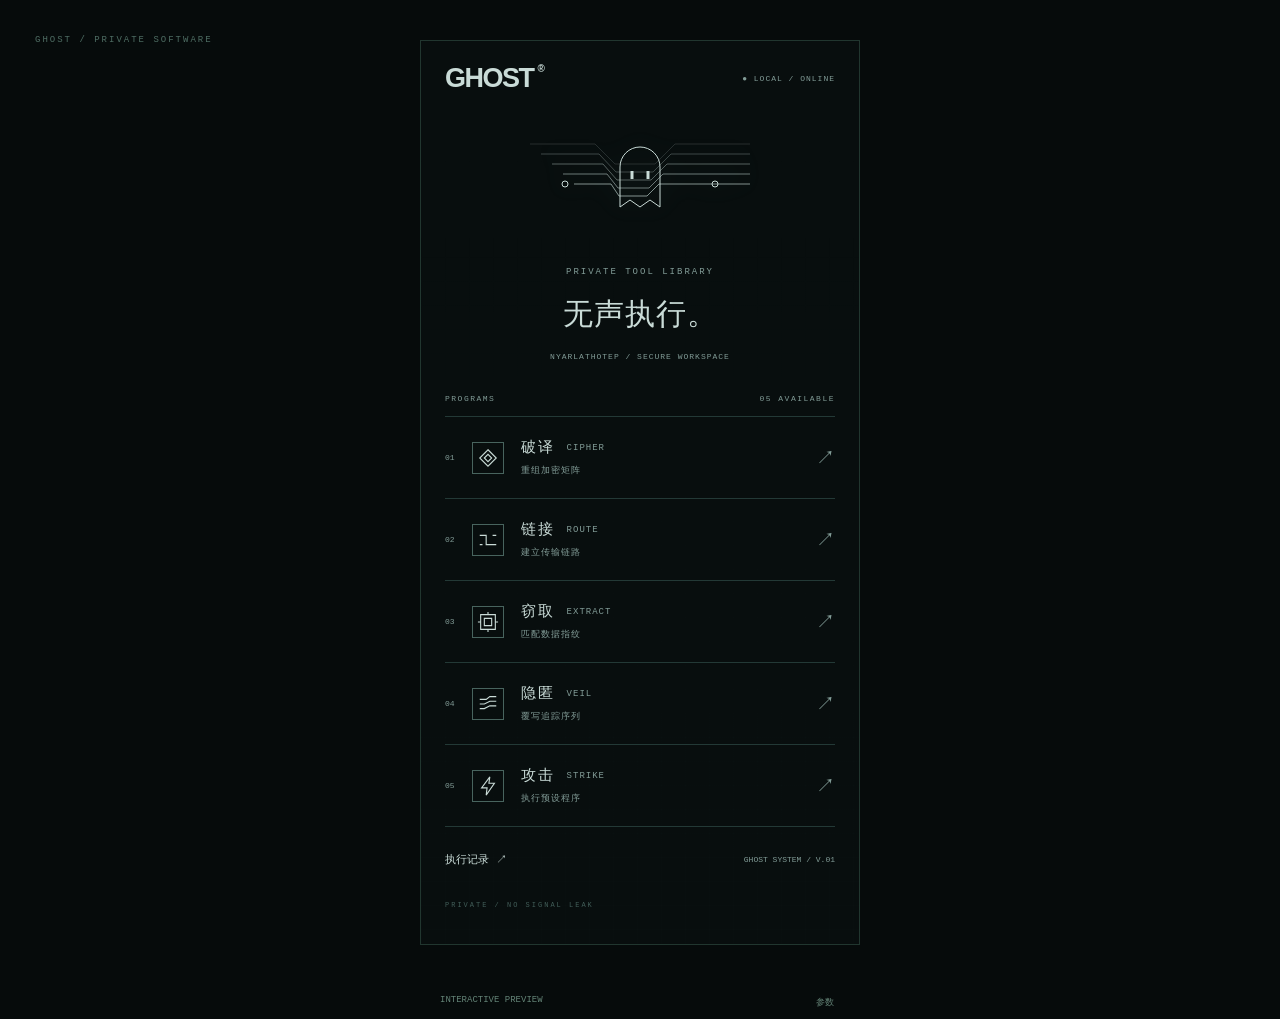
==== public/ghost-preview.html @ 834f1f03 "feat(ghost): add monochrome circuit tools and four touch games" ====
<!doctype html><html lang="zh-CN"><head><meta charset="utf-8"><meta name="viewport" content="width=device-width,initial-scale=1,viewport-fit=cover"><meta name="theme-color" content="#080e0e"><title>GHOST · 程序预览</title><link rel="stylesheet" href="/src/apps/ghost/styles.css"><style>*{box-sizing:border-box}body{margin:0;background:#060b0b;color:#bfdbd7;font-family:ui-monospace,monospace}body:before{content:'GHOST / PRIVATE SOFTWARE';position:fixed;top:35px;left:35px;font-size:9px;letter-spacing:2px;color:#4f6e64}#root{max-width:440px;margin:40px auto;border:1px solid #21362f;min-height:820px}.preview-bar{max-width:440px;margin:0 auto;display:flex;justify-content:space-between;padding:10px 20px;color:#648477;font-size:9px}button{cursor:pointer}.preview-bar button{border:0;background:transparent;color:inherit;font:inherit}.gh-shell{min-height:820px}#mail{padding:30px;line-height:1.8}#mail h1{font-size:21px}#mail button{padding:14px;background:#bdd9cb;border:0;color:#102018;width:100%;margin-top:15px}#mail p{font-size:12px;color:#7d9b8c}@media(max-width:600px){body:before{display:none}#root{border:0;margin:0;min-height:100dvh}.gh-shell{min-height:calc(100dvh - 42px);padding-top:calc(24px + env(safe-area-inset-top))}.preview-bar{position:relative;margin-top:-40px;padding-bottom:env(safe-area-inset-bottom,10px)}}textarea{width:100%;height:350px;background:#102019;color:#bedaca;border:1px solid #456357;padding:15px}</style></head><body><main id="root"></main><div class="preview-bar"><span>INTERACTIVE PREVIEW</span><button id="preview-editor">参数</button></div><script type="module" src="/src/apps/ghost/preview.js"></script></body></html>
---- src/apps/ghost/styles.css ----
.gh-shell{--gh-ink:#bfdbd7;--gh-dim:#6b8784;--gh-line:#233936;--gh-bg:#080e0e;box-sizing:border-box;min-height:100%;padding:22px 24px 35px;background:var(--gh-bg);color:var(--gh-ink);font-family:ui-monospace,SFMono-Regular,Consolas,monospace;position:relative;isolation:isolate}.gh-shell *{box-sizing:border-box}.gh-shell:before{content:'';position:absolute;inset:0;z-index:-1;pointer-events:none;background-image:linear-gradient(#accfc907 1px,transparent 1px),linear-gradient(90deg,#accfc907 1px,transparent 1px);background-size:24px 24px;mask-image:linear-gradient(transparent,#0005)}.gh-shell button{font:inherit;color:inherit;cursor:pointer;touch-action:manipulation;-webkit-tap-highlight-color:transparent}.gh-shell button:focus-visible{outline:2px solid var(--gh-ink);outline-offset:3px}.gh-shell button:active{filter:brightness(1.5)}.gh-brand,.gh-top,.gh-list-label,.gh-game-footer,.gh-progress-label,.gh-port-label{display:flex;align-items:center;justify-content:space-between}.gh-wordmark{font-family:Arial,sans-serif;font-weight:800;font-size:27px;letter-spacing:-1.5px}.gh-wordmark>span{font-size:10px;vertical-align:top;margin-left:4px}.gh-live{font-size:8px;letter-spacing:1px;color:var(--gh-dim)}.gh-hero{text-align:center;padding:18px 0 33px}.gh-emblem{width:240px;max-width:100%;height:150px;filter:drop-shadow(0 0 11px #92cfc12b)}.gh-hero small,.gh-shell h1>span{display:block;font-size:9px;letter-spacing:2px;color:var(--gh-dim);font-weight:400}.gh-shell h1{font-family:Arial,'PingFang SC',sans-serif;font-size:30px;letter-spacing:1px;font-weight:500;margin:17px 0}.gh-shell h1>span{margin-top:12px}.gh-hero p{font-size:8px;letter-spacing:1px;color:var(--gh-dim);margin:12px 0 0}.gh-list-label{font-size:8px;letter-spacing:1.5px;color:var(--gh-dim);padding-bottom:13px;border-bottom:1px solid var(--gh-line)}.gh-button{border:0;background:none;padding:0}.gh-tools>.gh-button{width:100%;display:flex;align-items:center;gap:17px;text-align:left;padding:21px 0;border-bottom:1px solid var(--gh-line)}.gh-number{font-size:8px;color:var(--gh-dim)}.gh-tool-glyph{width:32px;height:32px;border:1px solid #48645e;display:grid;place-items:center;font-size:24px}.gh-tools section{flex:1}.gh-tools b{display:flex;gap:12px;align-items:center;font:500 15px Arial,'PingFang SC',sans-serif;letter-spacing:2px}.gh-tools b small{font:9px ui-monospace,monospace;letter-spacing:1px;color:var(--gh-dim)}.gh-tools p{margin:7px 0 0;font-size:9px;letter-spacing:1px;color:var(--gh-dim)}.gh-arrow{font-size:19px;color:var(--gh-dim)}.gh-bottom{margin-top:25px;display:flex;align-items:center;justify-content:space-between}.gh-bottom button{font-size:11px}.gh-bottom small{font-size:8px;color:var(--gh-dim)}.gh-corner{margin-top:34px;font-size:7px;letter-spacing:2px;color:#425e59}.gh-top{height:28px;font-size:9px;letter-spacing:1.5px;color:var(--gh-dim);margin-bottom:30px}.gh-top .gh-back{font:32px Arial;line-height:30px;color:var(--gh-ink);min-width:30px;text-align:left}.gh-key-art{text-align:center;padding:15px 0}.gh-keybox{padding:21px;border:1px solid var(--gh-line);background:#0c1515}.gh-keybox small{font-size:10px;letter-spacing:2px}.gh-keybox input{width:100%;border:0;border-bottom:1px solid var(--gh-line);background:transparent;padding:19px 0 13px;color:var(--gh-ink);font:17px ui-monospace,monospace;letter-spacing:2px;outline:0}.gh-keybox p{font-size:9px;color:var(--gh-dim)}.gh-primary{width:100%;padding:17px!important;border:1px solid #6f9790!important;background:#b9d9d2!important;color:#0b1714!important;font-size:12px!important;letter-spacing:3px;margin-top:24px}.gh-hint{text-align:center;font-size:9px;letter-spacing:1px;color:var(--gh-dim);margin:22px 0}.gh-game-head small{font-size:8px;color:var(--gh-dim);letter-spacing:2px}.gh-game-head h1{margin:12px 0;font-size:27px}.gh-game-head p{font-size:11px;color:var(--gh-dim);margin:0 0 26px}.gh-grid{display:grid;grid-template-columns:repeat(3,1fr);gap:5px;width:100%;margin-top:12px}.gh-grid button{border:1px solid var(--gh-line);aspect-ratio:1;background:#0d1817;min-width:0;overflow:hidden;transition:border-color .15s,background .15s}.gh-grid button.selected{border-color:var(--gh-ink);background:#243d37;box-shadow:0 0 12px #a3d3c322}.gh-grid svg{width:100%;height:100%;display:block}.gh-reference{display:flex;align-items:center;justify-content:flex-end;gap:8px}.gh-reference svg{width:64px;height:64px;border:1px solid var(--gh-line)}.gh-reference small{font-size:7px;color:var(--gh-dim);writing-mode:vertical-rl;letter-spacing:2px}.gh-pipes{gap:0;border:1px solid var(--gh-line);margin:8px 0 28px}.gh-pipes button{border:1px solid #182d29}.pipe-track{fill:none;stroke:#203c34;stroke-width:12}.pipe-wire{fill:none;stroke:#587c70;stroke-width:2}.gh-pipes circle{fill:#587c70}.gh-pipes .lit .pipe-wire{stroke:#c0e5d7;stroke-dasharray:10 5;animation:gh-flow 1s linear infinite}.gh-pipes .lit circle{fill:#c0e5d7}.gh-port-label{font-size:8px;letter-spacing:2px}.gh-port-label span:last-child{align-self:flex-end}.gh-progress-label{font-size:8px;color:var(--gh-dim);letter-spacing:1px}.gh-meter{height:2px;background:var(--gh-line);margin-top:14px;overflow:hidden}.gh-meter i{display:block;height:100%;background:#c4e1d9;transition:width .25s}.gh-target{padding:24px;border:1px solid #5d8176;background:#10201c}.gh-target small,.gh-code small{display:block;font-size:8px;letter-spacing:2px;color:var(--gh-dim)}.gh-target strong{display:block;font-size:25px;letter-spacing:3px;margin-top:18px}.gh-bars{display:flex;align-items:center;gap:9px;height:52px;margin-top:10px}.gh-bars i{background:#9cbbb1;width:3px;box-shadow:5px 0 #688c7b}.gh-options{display:grid;gap:10px;margin-top:24px}.gh-options button{border:1px solid var(--gh-line);padding:15px 18px;display:grid;grid-template-columns:1fr auto;text-align:left;background:#0c1613}.gh-options small{grid-column:1;font-size:7px;color:var(--gh-dim);letter-spacing:2px;margin-bottom:8px}.gh-options b{grid-column:1;font-size:18px;font-weight:400}.gh-options span{grid-column:2;grid-row:1/3;align-self:center}.gh-code{text-align:center;padding:22px 0}.gh-code strong{display:flex;gap:18px;justify-content:center;font-size:36px;font-weight:400;margin:25px 0}.gh-code .typed{opacity:.25}.gh-code>div{display:flex;gap:8px;justify-content:center}.gh-code i{display:block;width:18px;height:2px;background:#38564a}.gh-code i.filled{background:#c9e2d8}.gh-keypad{display:grid;grid-template-columns:repeat(3,1fr);gap:8px;margin-top:20px}.gh-keypad button{font-size:23px;border:1px solid var(--gh-line);background:#0e1c17;padding:17px}.gh-keypad button:active{background:#355247}.gh-game-footer{margin-top:35px;font-size:7px;color:var(--gh-dim);letter-spacing:1px}.gh-report{text-align:center;padding:55px 0 10px}.gh-result-mark{width:80px;height:80px;border:1px solid #789c8a;display:grid;place-items:center;margin:0 auto 32px;transform:rotate(45deg);font-size:40px}.gh-report small{display:block;font-size:8px;letter-spacing:3px;color:var(--gh-dim)}.gh-report h1{font-size:29px;margin-top:18px}.gh-report p{font-size:9px;color:var(--gh-dim);overflow-wrap:anywhere}.gh-report-meta{display:flex;justify-content:space-around;border-block:1px solid var(--gh-line);padding:22px 0;margin:40px 0 25px}.gh-report-meta span{font-size:7px;letter-spacing:2px;color:var(--gh-dim)}.gh-report-meta b{display:block;font-size:24px;margin-top:12px;color:var(--gh-ink);font-weight:400}.gh-history>div{display:flex;gap:15px;border-bottom:1px solid var(--gh-line);padding:20px 0;font-size:11px}.gh-history section{flex:1}.gh-history small{display:block;font-size:8px;line-height:1.8;margin-top:8px;color:var(--gh-dim);overflow-wrap:anywhere}.gh-history>div>span{font-size:9px}.gh-empty{color:var(--gh-dim);font-size:12px}.gh-strike{text-align:center}.gh-stream{text-align:left;min-height:200px;padding-top:20px}.gh-stream p{font-size:9px;border-bottom:1px solid var(--gh-line);padding:12px 0;animation:gh-reveal .3s ease-out}.gh-stream span{margin-right:12px;color:var(--gh-dim)}.gh-stream b{float:right;font-weight:400}.gh-strike>small{display:block;margin-top:18px;color:var(--gh-dim);font-size:8px;letter-spacing:2px}.app-ghost .app-nav{display:none}.app-ghost .app-content{padding-top:0!important;background:#080e0e}.app-ghost .gh-shell{padding-top:24px}.gh-shell .gh-button[disabled]{opacity:.3;cursor:default}@keyframes gh-flow{to{stroke-dashoffset:-30}}@keyframes gh-reveal{from{opacity:0;transform:translateY(5px)}to{opacity:1;transform:translateY(0)}}@media(prefers-reduced-motion:reduce){.gh-shell *{animation:none!important;transition:none!important}}@media(max-width:350px){.gh-shell{padding:18px}.gh-tools>.gh-button{gap:12px;padding:17px 0}.gh-target strong{font-size:21px}.gh-code strong{gap:10px}.gh-hero{padding-bottom:20px}.gh-hero .gh-emblem{height:115px}}
.gh-editor{border:1px solid #ccd3d7;border-radius:10px;margin-bottom:16px;padding:15px}.gh-editor legend{font-size:13px}.gh-editor label{display:flex;align-items:center;justify-content:space-between;gap:15px;font-size:12px;margin:10px 0}.gh-editor input{width:110px;min-height:40px;border:1px solid #cbd2d8;border-radius:6px;padding:8px}.gh-grid{touch-action:none}.gh-shell{--gh-ink:#c9dbd7;--gh-dim:#829c97}.gh-result-mark{transform:none;border-radius:50%}
.gh-tool-glyph svg{width:22px;height:22px}.gh-keypad button{min-height:53px}
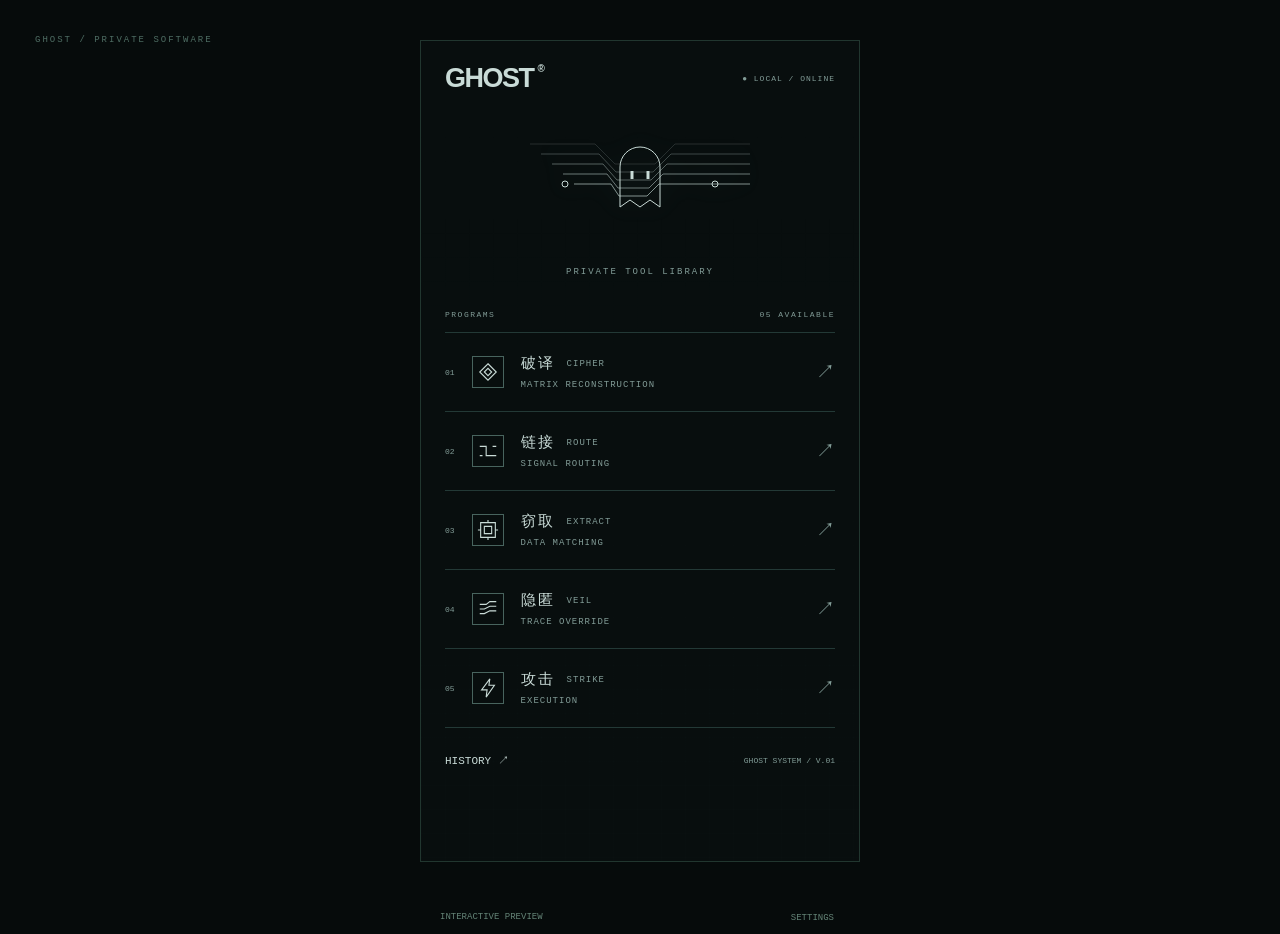
==== commit cdf2ee7a: "refine preview labels and timed example" ====
--- a/public/ghost-preview.html
+++ b/public/ghost-preview.html
@@ -1 +1 @@
-<!doctype html><html lang="zh-CN"><head><meta charset="utf-8"><meta name="viewport" content="width=device-width,initial-scale=1,viewport-fit=cover"><meta name="theme-color" content="#080e0e"><title>GHOST · 程序预览</title><link rel="stylesheet" href="/src/apps/ghost/styles.css"><style>*{box-sizing:border-box}body{margin:0;background:#060b0b;color:#bfdbd7;font-family:ui-monospace,monospace}body:before{content:'GHOST / PRIVATE SOFTWARE';position:fixed;top:35px;left:35px;font-size:9px;letter-spacing:2px;color:#4f6e64}#root{max-width:440px;margin:40px auto;border:1px solid #21362f;min-height:820px}.preview-bar{max-width:440px;margin:0 auto;display:flex;justify-content:space-between;padding:10px 20px;color:#648477;font-size:9px}button{cursor:pointer}.preview-bar button{border:0;background:transparent;color:inherit;font:inherit}.gh-shell{min-height:820px}#mail{padding:30px;line-height:1.8}#mail h1{font-size:21px}#mail button{padding:14px;background:#bdd9cb;border:0;color:#102018;width:100%;margin-top:15px}#mail p{font-size:12px;color:#7d9b8c}@media(max-width:600px){body:before{display:none}#root{border:0;margin:0;min-height:100dvh}.gh-shell{min-height:calc(100dvh - 42px);padding-top:calc(24px + env(safe-area-inset-top))}.preview-bar{position:relative;margin-top:-40px;padding-bottom:env(safe-area-inset-bottom,10px)}}textarea{width:100%;height:350px;background:#102019;color:#bedaca;border:1px solid #456357;padding:15px}</style></head><body><main id="root"></main><div class="preview-bar"><span>INTERACTIVE PREVIEW</span><button id="preview-editor">参数</button></div><script type="module" src="/src/apps/ghost/preview.js"></script></body></html>
+<!doctype html><html lang="zh-CN"><head><meta charset="utf-8"><meta name="viewport" content="width=device-width,initial-scale=1,viewport-fit=cover"><meta name="theme-color" content="#080e0e"><title>GHOST · 程序预览</title><link rel="stylesheet" href="/src/apps/ghost/styles.css"><style>*{box-sizing:border-box}body{margin:0;background:#060b0b;color:#bfdbd7;font-family:ui-monospace,monospace}body:before{content:'GHOST / PRIVATE SOFTWARE';position:fixed;top:35px;left:35px;font-size:9px;letter-spacing:2px;color:#4f6e64}#root{max-width:440px;margin:40px auto;border:1px solid #21362f;min-height:820px}.preview-bar{max-width:440px;margin:0 auto;display:flex;justify-content:space-between;padding:10px 20px;color:#648477;font-size:9px}button{cursor:pointer}.preview-bar button{border:0;background:transparent;color:inherit;font:inherit}.gh-shell{min-height:820px}#mail{padding:30px;line-height:1.8}#mail h1{font-size:21px}#mail button{padding:14px;background:#bdd9cb;border:0;color:#102018;width:100%;margin-top:15px}#mail p{font-size:12px;color:#7d9b8c}@media(max-width:600px){body:before{display:none}#root{border:0;margin:0;min-height:100dvh}.gh-shell{min-height:calc(100dvh - 42px);padding-top:calc(24px + env(safe-area-inset-top))}.preview-bar{position:relative;margin-top:-40px;padding-bottom:env(safe-area-inset-bottom,10px)}}textarea{width:100%;height:350px;background:#102019;color:#bedaca;border:1px solid #456357;padding:15px}</style></head><body><main id="root"></main><div class="preview-bar"><span>INTERACTIVE PREVIEW</span><button id="preview-editor">SETTINGS</button></div><script type="module" src="/src/apps/ghost/preview.js"></script></body></html>
